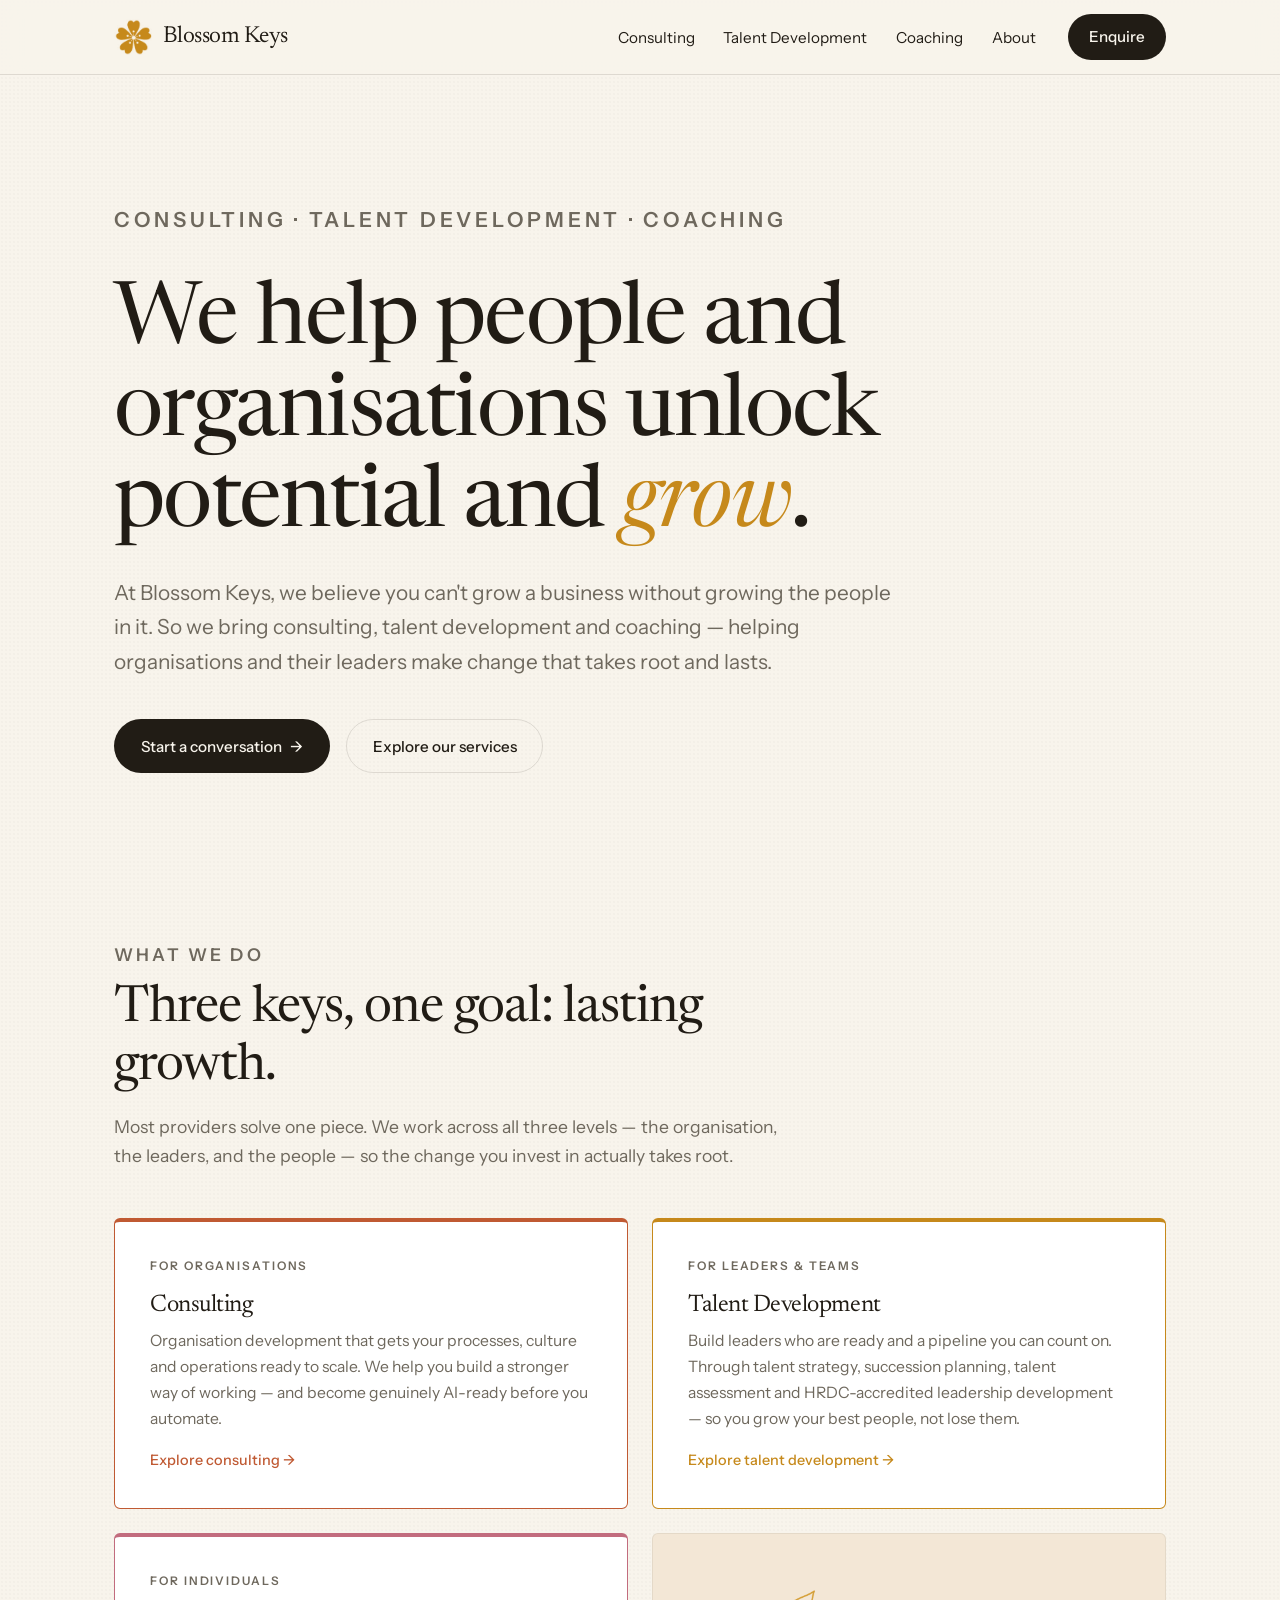
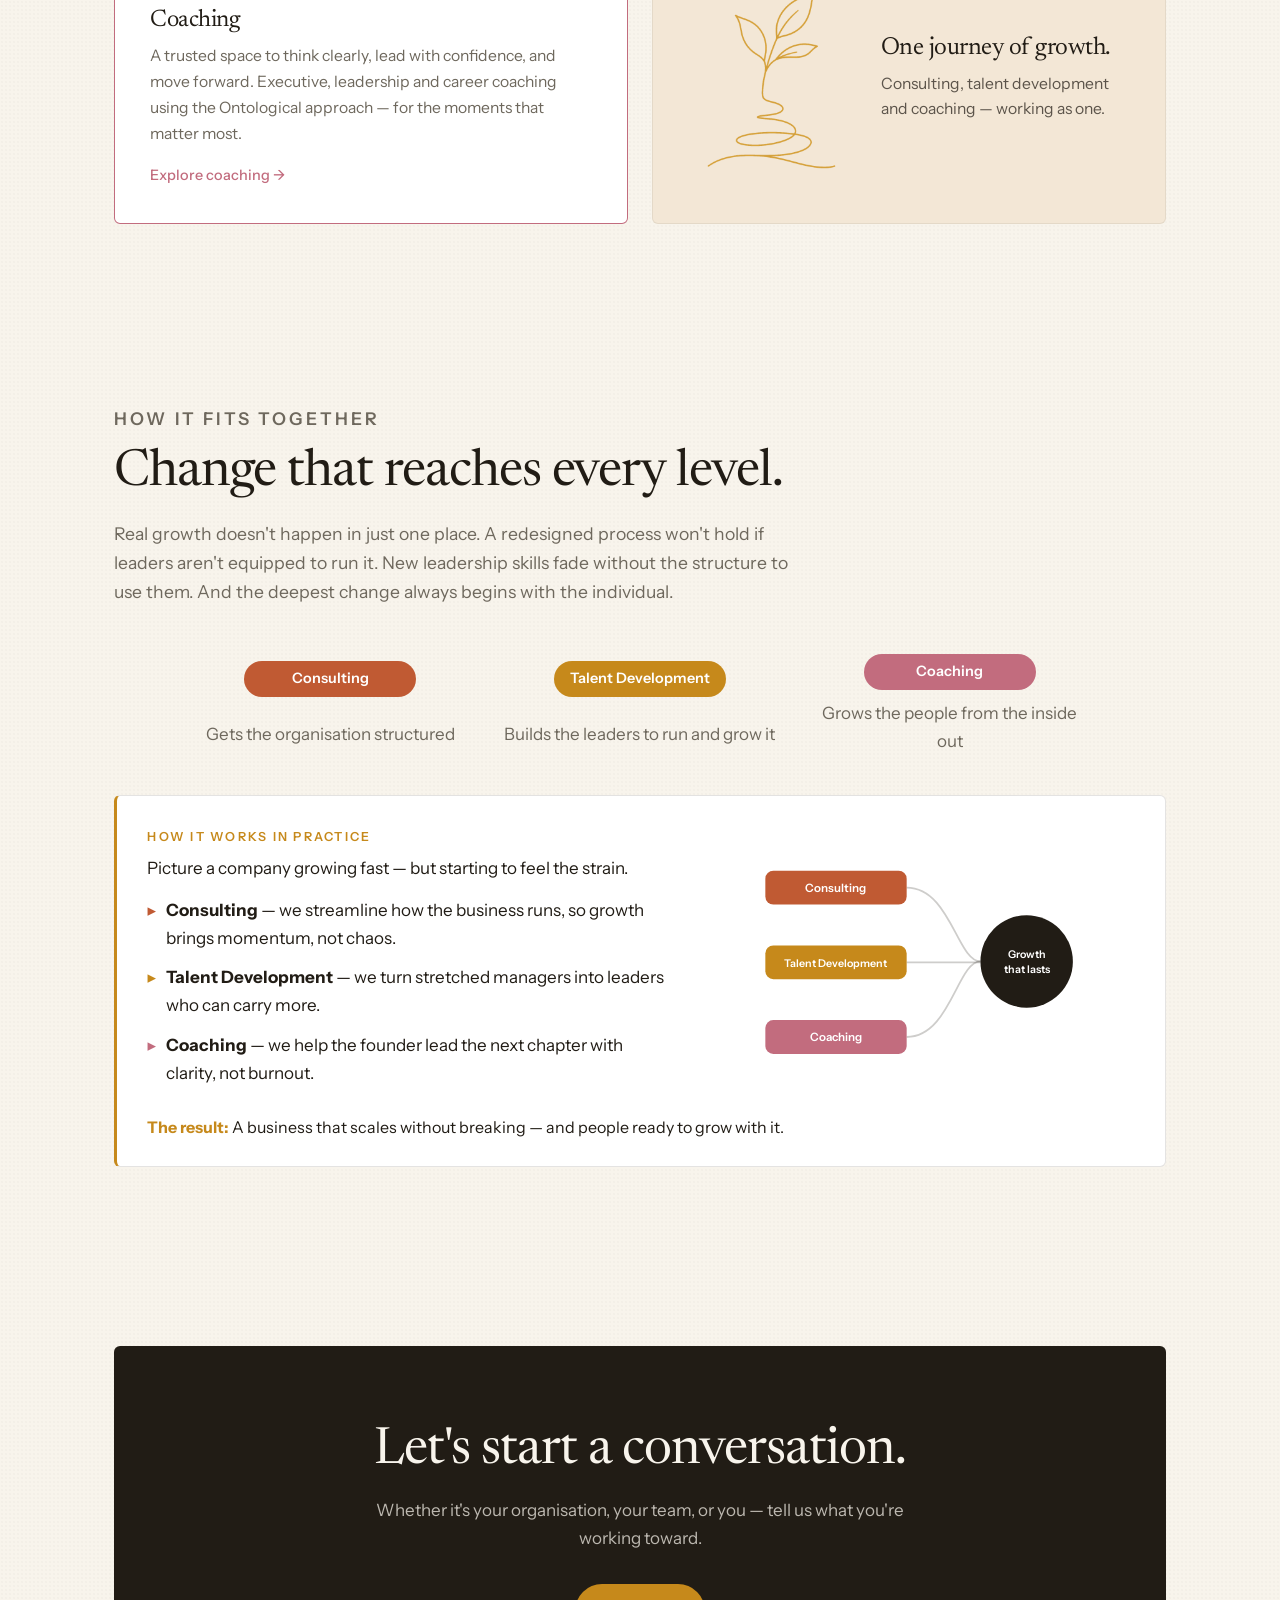
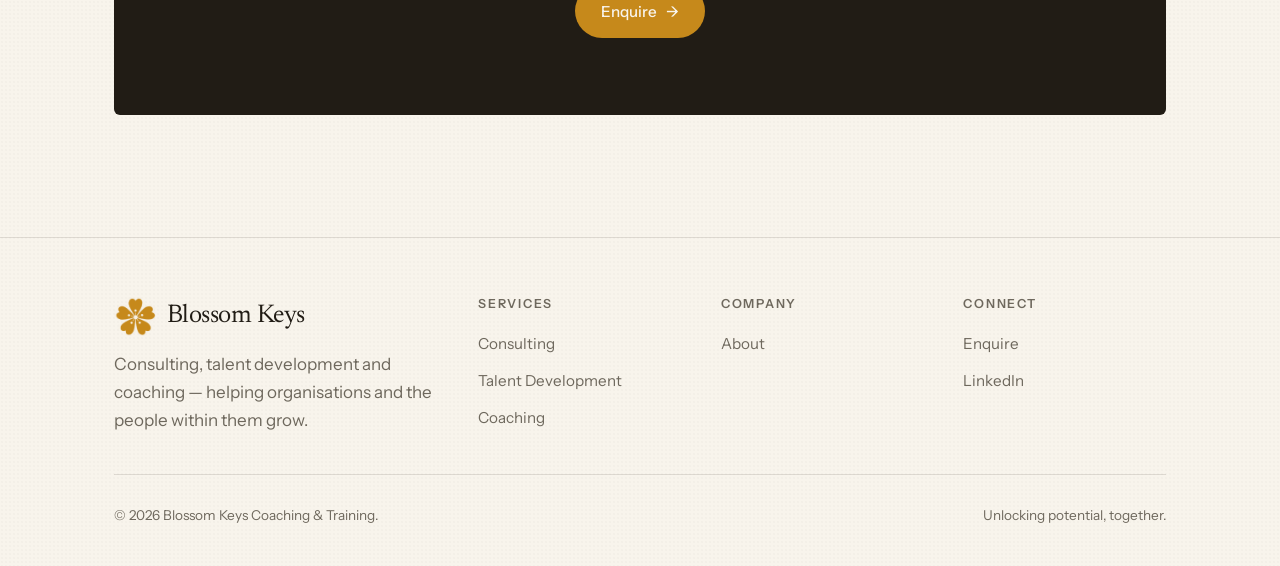
==== index.html @ 80c2a895 "Add files via upload" ====
<!DOCTYPE html>
<html lang="en"><head>
<meta charset="UTF-8" /><meta name="viewport" content="width=device-width, initial-scale=1.0" />
<title>Blossom Keys | Consulting, Talent Development and Coaching</title><meta name="description" content="Blossom Keys helps organisations and the people within them grow &mdash; through consulting, talent development and coaching that work together." />
<meta property="og:title" content="Blossom Keys | Consulting, Talent Development and Coaching"><meta property="og:description" content="Blossom Keys helps organisations and the people within them grow &mdash; through consulting, talent development and coaching that work together."><meta property="og:type" content="website"><meta property="og:url" content="https://www.blossomkeys.com/"><meta property="og:site_name" content="Blossom Keys Coaching &amp; Training"><meta name="twitter:card" content="summary_large_image"><link rel="canonical" href="https://www.blossomkeys.com/">
<link rel="preconnect" href="https://fonts.googleapis.com"><link rel="preconnect" href="https://fonts.gstatic.com" crossorigin><link href="https://fonts.googleapis.com/css2?family=Instrument+Sans:wght@400;500;600&family=Newsreader:ital,opsz,wght@0,6..72,400;0,6..72,500;1,6..72,400&display=swap" rel="stylesheet">
<link rel="stylesheet" href="css/styles.css" />
<script type="application/ld+json">{"@context": "https://schema.org", "@type": "ProfessionalService", "name": "Blossom Keys Coaching & Training", "description": "Consulting, talent development and coaching for organisations and the people within them.", "url": "https://www.blossomkeys.com", "email": "puicheng.wong@blossomkeys.com", "areaServed": ["Malaysia", "Southeast Asia"], "founder": {"@type": "Person", "name": "Wong Pui Cheng", "alternateName": "Shereen Wong", "jobTitle": "Director"}, "knowsAbout": ["Organisation Development", "Talent Development", "Talent Strategy", "Succession Planning", "Talent Assessment", "Leadership Development", "Executive Coaching", "Ontological Coaching", "Change Management", "AI Readiness"], "sameAs": ["https://my.linkedin.com/in/pui-cheng-shereen-wong"]}</script>
</head><body>
<header class="site-header"><div class="container nav">
      <a href="index.html" class="brand"><img src="images/logo-gold.png" class="brand-mark" alt="Blossom Keys logo">Blossom Keys</a>
      <button class="nav-toggle" aria-label="Menu"><span></span><span></span><span></span></button>
      <div class="nav-right"><ul class="nav-links"><li><a href="consulting.html">Consulting</a></li><li><a href="talent-development.html">Talent Development</a></li><li><a href="coaching.html">Coaching</a></li><li><a href="about.html">About</a></li></ul>
      <a href="about.html#contact" class="btn btn-primary">Enquire</a></div>
    </div></header>
<main>
<section class="hero">
  <div class="container">
      <p class="eyebrow reveal">Consulting &middot; Talent Development &middot; Coaching</p>
      <h1 class="reveal">We help people and organisations unlock potential and <em>grow</em>.</h1>
      <p class="reveal">At Blossom Keys, we believe you can&#39;t grow a business without growing the people in it. So we bring consulting, talent development and coaching &mdash; helping organisations and their leaders make change that takes root and lasts.</p>
      <div class="hero-actions reveal">
        <a href="about.html#contact" class="btn btn-primary">Start a conversation <span class="arrow">&rarr;</span></a>
        <a href="#keys" class="btn btn-ghost">Explore our services</a>
      </div>
  </div>
</section>

<section id="keys">
  <div class="container">
    <div class="section-head reveal">
      <p class="eyebrow">What we do</p>
      <h2>Three keys, one goal: lasting growth.</h2>
      <p>Most providers solve one piece. We work across all three levels &mdash; the organisation, the leaders, and the people &mdash; so the change you invest in actually takes root.</p>
    </div>
    <div class="grid grid-2">
      <div class="card pillar consult reveal">
        <p class="level">For organisations</p><h3>Consulting</h3>
        <p>Organisation development that gets your processes, culture and operations ready to scale. We help you build a stronger way of working &mdash; and become genuinely AI-ready before you automate.</p>
        <a href="consulting.html" class="more">Explore consulting &rarr;</a>
      </div>
      <div class="card pillar train reveal">
        <p class="level">For leaders &amp; teams</p><h3>Talent Development</h3>
        <p>Build leaders who are ready and a pipeline you can count on. Through talent strategy, succession planning, talent assessment and HRDC-accredited leadership development &mdash; so you grow your best people, not lose them.</p>
        <a href="talent-development.html" class="more">Explore talent development &rarr;</a>
      </div>
      <div class="card pillar coach reveal">
        <p class="level">For individuals</p><h3>Coaching</h3>
        <p>A trusted space to think clearly, lead with confidence, and move forward. Executive, leadership and career coaching using the Ontological approach &mdash; for the moments that matter most.</p>
        <a href="coaching.html" class="more">Explore coaching &rarr;</a>
      </div>
      <div class="tile-visual reveal">
        <img class="tile-img" src="images/one-journey.png" alt="A single-line illustration of a young plant growing">
        <div class="tile-text">
          <h3>One journey of growth.</h3>
          <p>Consulting, talent development and coaching &mdash; working as one.</p>
        </div>
      </div>
    </div>
  </div>
</section>

<section>
  <div class="container">
    <div class="section-head reveal">
      <p class="eyebrow">How it fits together</p>
      <h2>Change that reaches every level.</h2>
      <p>Real growth doesn&#39;t happen in just one place. A redesigned process won&#39;t hold if leaders aren&#39;t equipped to run it. New leadership skills fade without the structure to use them. And the deepest change always begins with the individual.</p>
    </div>
    <ul class="fit-list fit-row reveal">
      <li><span class="pill pill-consult">Consulting</span><span class="desc">Gets the organisation structured</span></li>
      <li><span class="pill pill-train">Talent Development</span><span class="desc">Builds the leaders to run and grow it</span></li>
      <li><span class="pill pill-coach">Coaching</span><span class="desc">Grows the people from the inside out</span></li>
    </ul>
    <div class="example reveal" style="margin-top:2.5rem;">
      <div class="ex-grid">
        <div>
          <p class="eyebrow">How it works in practice</p>
          <p style="margin-top:0.4rem;">Picture a company growing fast &mdash; but starting to feel the strain.</p>
          <ul class="ex-list">
            <li><span class="tick" style="color:var(--c-consult);">&#9656;</span> <span><strong>Consulting</strong> &mdash; we streamline how the business runs, so growth brings momentum, not chaos.</span></li>
            <li><span class="tick" style="color:var(--c-train);">&#9656;</span> <span><strong>Talent Development</strong> &mdash; we turn stretched managers into leaders who can carry more.</span></li>
            <li><span class="tick" style="color:var(--c-coach);">&#9656;</span> <span><strong>Coaching</strong> &mdash; we help the founder lead the next chapter with clarity, not burnout.</span></li>
          </ul>
        </div>
        <div><svg class="conv-svg" viewBox="0 0 360 280" xmlns="http://www.w3.org/2000/svg" aria-hidden="true">
<g stroke="rgba(33,28,21,0.22)" stroke-width="2" fill="none">
<path d="M165 57 C214 57 222 140 248 140"/><path d="M165 141 H248"/><path d="M165 225 C214 225 222 140 248 140"/></g>
<g font-family="Instrument Sans, sans-serif" font-weight="600">
<rect x="6" y="38" width="159" height="38" rx="9" fill="#C05A33"/><text x="85" y="62" text-anchor="middle" fill="#fff" font-size="13">Consulting</text>
<rect x="6" y="122" width="159" height="38" rx="9" fill="#C6891B"/><text x="85" y="146" text-anchor="middle" fill="#fff" font-size="12">Talent Development</text>
<rect x="6" y="206" width="159" height="38" rx="9" fill="#C26C7E"/><text x="85" y="230" text-anchor="middle" fill="#fff" font-size="13">Coaching</text>
<circle cx="300" cy="140" r="52" fill="#211C15"/>
<text text-anchor="middle" fill="#fff" font-size="12" font-weight="600"><tspan x="300" y="136">Growth</tspan><tspan x="300" y="153">that lasts</tspan></text></g></svg></div>
      </div>
      <div class="ex-result"><strong>The result:</strong> A business that scales without breaking &mdash; and people ready to grow with it.</div>
    </div>
  </div>
</section>

<section><div class="container"><div class="cta reveal">
<h2>Let&#39;s start a conversation.</h2>
<p>Whether it&#39;s your organisation, your team, or you &mdash; tell us what you&#39;re working toward.</p>
<a href="about.html#contact" class="btn btn-primary">Enquire <span class="arrow">&rarr;</span></a>
</div></div></section>
</main>
<footer class="site-footer"><div class="container">
      <div class="footer-top">
        <div class="footer-brand"><a href="index.html" class="brand"><img src="images/logo-gold.png" class="brand-mark" alt="Blossom Keys logo">Blossom Keys</a>
          <p class="muted" style="max-width:42ch;margin-top:0.7rem;">Consulting, talent development and coaching &mdash; helping organisations and the people within them grow.</p></div>
        <div class="footer-col"><h4>Services</h4><ul>
          <li><a href="consulting.html">Consulting</a></li>
          <li><a href="talent-development.html">Talent Development</a></li>
          <li><a href="coaching.html">Coaching</a></li></ul></div>
        <div class="footer-col"><h4>Company</h4><ul>
          <li><a href="about.html">About</a></li></ul></div>
        <div class="footer-col"><h4>Connect</h4><ul>
          <li><a href="about.html#contact">Enquire</a></li>
          <li><a href="https://my.linkedin.com/in/pui-cheng-shereen-wong" target="_blank" rel="noopener">LinkedIn</a></li></ul></div>
      </div>
      <div class="footer-bottom"><span>&copy; 2026 Blossom Keys Coaching &amp; Training.</span><span>Unlocking potential, together.</span></div>
    </div></footer>
<script src="js/main.js"></script>
</body></html>
---- css/styles.css ----
/* ===========================================================
   Blossom Keys — Coaching, Training & Consulting
   Warm, editorial, minimal. Edit colors/fonts below to retune.
   =========================================================== */

:root {
  /* Palette */
  --bg:        #F8F4EC;   /* warm cream */
  --surface:   #FFFFFF;
  --ink:       #211C15;   /* warm charcoal */
  --muted:     #6E685D;
  --line:      rgba(33, 28, 21, 0.12);

  --accent:    #C6891B;   /* Blossom Keys gold */
  --accent-dk: #9A6912;

  /* Pillar accents (warm family) */
  --c-consult: #C05A33;   /* terracotta */
  --c-train:   #C6891B;   /* gold */
  --c-coach:   #C26C7E;   /* dusty blossom rose */

  /* Type */
  --display: "Newsreader", Georgia, serif;
  --body:    "Instrument Sans", system-ui, sans-serif;

  /* Rhythm */
  --maxw: 1180px;
  --pad: clamp(1.25rem, 5vw, 4rem);
  --radius: 6px;
}

* { box-sizing: border-box; margin: 0; padding: 0; }
html { scroll-behavior: smooth; }

body {
  background: var(--bg);
  color: var(--ink);
  font-family: var(--body);
  font-size: 17px;
  line-height: 1.65;
  -webkit-font-smoothing: antialiased;
  background-image: radial-gradient(rgba(33,28,21,0.018) 1px, transparent 1px);
  background-size: 4px 4px;
}

img { max-width: 100%; display: block; }
a { color: inherit; text-decoration: none; }

h1, h2, h3 {
  font-family: var(--display);
  font-weight: 400;
  line-height: 1.06;
  letter-spacing: -0.02em;
  font-feature-settings: "liga" 0, "calt" 0, "dlig" 0;
}

.container { width: 100%; max-width: var(--maxw); margin-inline: auto; padding-inline: var(--pad); }
.narrow { max-width: 760px; }

.eyebrow {
  font-size: 0.78rem; letter-spacing: 0.18em; text-transform: uppercase;
  color: var(--accent); font-weight: 600;
}
.muted { color: var(--muted); }

/* ---------- Logo mark ---------- */
.logo-mark { width: 1.5em; height: 1.5em; color: var(--accent); flex: none; }
.brand-mark { width: 1.75em; height: 1.75em; object-fit: contain; flex: none; }

/* ---------- Buttons ---------- */
.btn {
  display: inline-flex; align-items: center; gap: 0.55rem;
  padding: 0.85rem 1.6rem; border-radius: 999px;
  font-size: 0.95rem; font-weight: 500; border: 1px solid transparent;
  transition: transform .25s ease, background .25s ease, color .25s ease, border-color .25s ease;
  cursor: pointer; font-family: var(--body);
}
.btn-primary { background: var(--ink); color: var(--bg); }
.btn-primary:hover { background: var(--accent); transform: translateY(-2px); }
.btn-ghost { border-color: var(--line); color: var(--ink); }
.btn-ghost:hover { border-color: var(--ink); transform: translateY(-2px); }
.btn .arrow { transition: transform .25s ease; }
.btn:hover .arrow { transform: translateX(4px); }

/* ---------- Header ---------- */
.site-header {
  position: sticky; top: 0; z-index: 50;
  backdrop-filter: blur(10px);
  background: rgba(248, 244, 236, 0.8);
  border-bottom: 1px solid var(--line);
}
.nav { display: flex; align-items: center; justify-content: space-between; height: 74px; }
.brand { font-family: var(--display); font-size: 1.45rem; letter-spacing: -0.02em; display: flex; align-items: center; gap: 0.5rem; }
.nav-right { display: flex; align-items: center; gap: 2rem; }
.nav-links { display: flex; gap: 1.8rem; align-items: center; list-style: none; }
.nav-links a { font-size: 0.95rem; position: relative; padding-bottom: 2px; }
.nav-links a::after { content: ""; position: absolute; left: 0; bottom: -2px; width: 0; height: 1.5px; background: var(--accent); transition: width .3s ease; }
.nav-links a:hover::after, .nav-links a.active::after { width: 100%; }
.nav-links a.active { color: var(--accent); }
.nav .btn { padding: 0.6rem 1.25rem; }

.nav-toggle { display: none; background: none; border: 0; cursor: pointer; width: 28px; height: 22px; position: relative; }
.nav-toggle span { position: absolute; left: 0; width: 100%; height: 2px; background: var(--ink); transition: .3s ease; }
.nav-toggle span:nth-child(1) { top: 0; }
.nav-toggle span:nth-child(2) { top: 10px; }
.nav-toggle span:nth-child(3) { top: 20px; }
.nav-toggle.open span:nth-child(1) { top: 10px; transform: rotate(45deg); }
.nav-toggle.open span:nth-child(2) { opacity: 0; }
.nav-toggle.open span:nth-child(3) { top: 10px; transform: rotate(-45deg); }

/* ---------- Hero ---------- */
.hero { padding: clamp(3.5rem, 10vw, 8rem) 0 clamp(2.5rem, 6vw, 5rem); }
.hero h1 { font-size: clamp(2.6rem, 7vw, 5.4rem); max-width: 16ch; margin-bottom: 1.5rem; }
.hero h1 em { font-style: italic; color: var(--accent); }
.hero p { font-size: clamp(1.05rem, 2vw, 1.3rem); color: var(--muted); max-width: 56ch; margin-bottom: 2.5rem; }
.hero-actions { display: flex; gap: 1rem; flex-wrap: wrap; }
.page-hero { padding: clamp(3rem, 8vw, 6rem) 0 2rem; }
.page-hero h1 { font-size: clamp(2.4rem, 6vw, 4.4rem); max-width: 18ch; }
.page-hero h1 em { font-style: italic; color: var(--accent); }
.page-hero p { font-size: clamp(1.05rem, 2vw, 1.25rem); color: var(--muted); max-width: 60ch; margin-top: 1.2rem; }

/* ---------- Sections ---------- */
section { padding: clamp(3rem, 7vw, 6rem) 0; }
.section-head { max-width: 62ch; margin-bottom: 3rem; }
.section-head h2 { font-size: clamp(2rem, 5vw, 3.2rem); margin: 0.8rem 0 1rem; }
.section-head p { color: var(--muted); font-size: 1.1rem; }

/* ---------- Three keys / pillars ---------- */
.grid { display: grid; grid-template-columns: repeat(auto-fit, minmax(280px, 1fr)); gap: 1.5rem; }
.card {
  background: var(--surface); border: 1px solid var(--line);
  border-radius: var(--radius); padding: 2.2rem;
  transition: transform .3s ease, box-shadow .3s ease;
}
.card:hover { transform: translateY(-4px); box-shadow: 0 18px 40px -24px rgba(33,28,21,0.35); }
.card .idx { font-family: var(--display); color: var(--accent); font-size: 1.1rem; }
.card h3 { font-size: 1.5rem; margin: 1rem 0 0.6rem; }
.card p { color: var(--muted); font-size: 0.98rem; }
.card .more { display: inline-block; margin-top: 1.1rem; font-size: 0.9rem; font-weight: 500; color: var(--accent); }

.pillar { border-top: 4px solid var(--accent); }
.pillar.consult { border-color: var(--c-consult); }
.pillar.train   { border-color: var(--c-train); }
.pillar.coach   { border-color: var(--c-coach); }
.pillar .level { font-size: 0.74rem; letter-spacing: 0.16em; text-transform: uppercase; color: var(--muted); font-weight: 600; }
.pillar.consult .more { color: var(--c-consult); }
.pillar.coach .more   { color: var(--c-coach); }

/* ---------- Split feature ---------- */
.split { display: grid; grid-template-columns: 1.1fr 0.9fr; gap: clamp(2rem, 6vw, 5rem); align-items: center; }
.split-media {
  aspect-ratio: 4 / 5; border-radius: var(--radius); position: relative; overflow: hidden;
  background: linear-gradient(140deg, var(--accent) 0%, var(--accent-dk) 100%);
}
.split-media.rose { background: linear-gradient(140deg, #D98AA0, #B05568); }
.split-media.clay { background: linear-gradient(140deg, #D27A52, #A2461F); }
.split-media::after { content: ""; position: absolute; inset: 0; background-image: radial-gradient(rgba(255,255,255,0.16) 1px, transparent 1px); background-size: 12px 12px; }
.split-media .mark { position: absolute; inset: 0; display: grid; place-items: center; color: rgba(255,255,255,0.55); width: 100%; }
.split-media .mark svg { width: 34%; height: auto; }
.split h2 { font-size: clamp(1.9rem, 4.5vw, 3rem); margin-bottom: 1.2rem; }
.split p { color: var(--muted); margin-bottom: 1.1rem; }
.tick-list { list-style: none; display: grid; gap: 0.8rem; margin-top: 1.4rem; }
.tick-list li { display: flex; gap: 0.7rem; align-items: flex-start; }
.tick-list .tick { color: var(--accent); font-weight: 700; }

/* ---------- CTA band ---------- */
.cta { background: var(--ink); color: var(--bg); border-radius: var(--radius); padding: clamp(2.5rem, 6vw, 5rem); text-align: center; }
.cta h2 { font-size: clamp(2rem, 5vw, 3.2rem); margin-bottom: 1rem; color: var(--bg); }
.cta p { color: rgba(248,244,236,0.72); max-width: 48ch; margin: 0 auto 2rem; }
.cta .btn-primary { background: var(--accent); }
.cta .btn-primary:hover { background: var(--bg); color: var(--ink); }

/* ---------- Numbered rows ---------- */
.row-list { border-top: 1px solid var(--line); }
.row-item { display: grid; grid-template-columns: 90px 1fr 2fr; gap: 2rem; padding: 2.1rem 0; border-bottom: 1px solid var(--line); align-items: start; }
.row-item .num { font-family: var(--display); color: var(--accent); font-size: 1.4rem; }
.row-item h3 { font-size: 1.45rem; }
.row-item .sub { color: var(--accent); font-size: 0.82rem; letter-spacing: 0.08em; text-transform: uppercase; font-weight: 600; margin-bottom: 0.4rem; }
.row-item p { color: var(--muted); }

/* ---------- Roadmap (4 phases) ---------- */
.phases { display: grid; grid-template-columns: repeat(auto-fit, minmax(210px, 1fr)); gap: 1.25rem; }
.phase { background: var(--surface); border: 1px solid var(--line); border-radius: var(--radius); padding: 1.8rem; position: relative; }
.phase .step { font-size: 0.74rem; letter-spacing: 0.14em; text-transform: uppercase; color: var(--muted); font-weight: 600; }
.phase h3 { font-size: 1.35rem; margin: 0.5rem 0 0.6rem; color: var(--accent-dk); }
.phase p { color: var(--muted); font-size: 0.95rem; }

/* ---------- Quotes / testimonials ---------- */
.quote { background: var(--surface); border: 1px solid var(--line); border-radius: var(--radius); padding: 2rem; }
.quote .mark { font-family: var(--display); font-size: 3rem; line-height: 0.5; color: var(--accent); display: block; height: 1.2rem; }
.quote p { font-style: italic; color: var(--ink); margin: 0.6rem 0 1rem; }
.quote cite { font-style: normal; color: var(--muted); font-size: 0.9rem; }

/* ---------- Pain points (coaching) ---------- */
.pains { display: grid; grid-template-columns: repeat(auto-fit, minmax(260px, 1fr)); gap: 1rem; }
.pain { background: var(--surface); border: 1px solid var(--line); border-left: 3px solid var(--c-coach); border-radius: var(--radius); padding: 1.3rem 1.5rem; font-style: italic; color: var(--ink); }

/* ---------- Packages ---------- */
.pkg { text-align: left; }
.pkg .tier { font-size: 0.78rem; letter-spacing: 0.14em; text-transform: uppercase; color: var(--c-coach); font-weight: 600; }
.pkg h3 { font-size: 1.6rem; margin: 0.3rem 0 0.6rem; }

/* ---------- Qualifications ---------- */
.quals { list-style: none; display: grid; gap: 0.9rem; }
.quals li { display: grid; grid-template-columns: auto 1fr; gap: 0.9rem; padding-bottom: 0.9rem; border-bottom: 1px solid var(--line); }
.quals .yr { font-family: var(--display); color: var(--accent); font-size: 0.95rem; min-width: 3.5ch; }
.quals .q strong { display: block; }
.quals .q span { color: var(--muted); font-size: 0.92rem; }

/* ---------- Tags ---------- */
.tags { display: flex; flex-wrap: wrap; gap: 0.6rem; margin-top: 1.4rem; }
.tag { font-size: 0.85rem; padding: 0.4rem 0.9rem; border: 1px solid var(--line); border-radius: 999px; color: var(--muted); background: var(--surface); }

/* ---------- Contact ---------- */
.contact-grid { display: grid; grid-template-columns: 1.1fr 0.9fr; gap: clamp(2rem,6vw,4rem); }
.field { margin-bottom: 1.2rem; }
.field label { display: block; font-size: 0.85rem; margin-bottom: 0.45rem; font-weight: 500; }
.field input, .field textarea, .field select {
  width: 100%; padding: 0.9rem 1rem; font-family: var(--body); font-size: 1rem; color: var(--ink);
  background: var(--surface); border: 1px solid var(--line); border-radius: var(--radius); transition: border-color .2s ease;
}
.field input:focus, .field textarea:focus, .field select:focus { outline: none; border-color: var(--accent); }
.field textarea { resize: vertical; min-height: 130px; }
.contact-info { display: grid; gap: 1.6rem; align-content: start; }
.contact-info .label { font-size: 0.76rem; letter-spacing: 0.14em; text-transform: uppercase; color: var(--muted); margin-bottom: 0.2rem; }
.contact-info a, .contact-info p { font-size: 1.1rem; }
.form-note { font-size: 0.85rem; color: var(--muted); margin-top: 0.8rem; }

/* ---------- Footer ---------- */
.site-footer { border-top: 1px solid var(--line); padding: 3.5rem 0 2.5rem; margin-top: 2rem; }
.footer-top { display: grid; grid-template-columns: 1.6fr 1fr 1fr 1fr; gap: 2.5rem; margin-bottom: 2.5rem; }
.footer-top .brand { font-size: 1.6rem; }
.footer-col h4 { font-size: 0.78rem; letter-spacing: 0.14em; text-transform: uppercase; color: var(--muted); margin-bottom: 0.9rem; font-weight: 600; }
.footer-col ul { list-style: none; display: grid; gap: 0.55rem; }
.footer-col a { font-size: 0.95rem; color: var(--muted); }
.footer-col a:hover { color: var(--accent); }
@media (max-width: 760px) { .footer-top { grid-template-columns: 1fr 1fr; } .footer-brand { grid-column: 1 / -1; } }
.footer-bottom { display: flex; justify-content: space-between; flex-wrap: wrap; gap: 1rem; padding-top: 1.8rem; border-top: 1px solid var(--line); font-size: 0.85rem; color: var(--muted); }

/* ---------- Reveal ---------- */
.reveal { opacity: 0; transform: translateY(22px); transition: opacity .7s ease, transform .7s ease; }
.reveal.in { opacity: 1; transform: none; }

/* ---------- Responsive ---------- */
@media (max-width: 920px) {
  .split { grid-template-columns: 1fr; }
  .split-media { order: -1; aspect-ratio: 16/10; }
  .contact-grid { grid-template-columns: 1fr; }
  .row-item { grid-template-columns: 60px 1fr; }
  .row-item .body { grid-column: 1 / -1; }
}
@media (max-width: 760px) {
  .nav-toggle { display: block; }
  .nav-right { gap: 1rem; }
  .nav-links {
    position: absolute; top: 74px; left: 0; right: 0; flex-direction: column; gap: 0;
    background: var(--bg); border-bottom: 1px solid var(--line); max-height: 0; overflow: hidden; transition: max-height .35s ease;
  }
  .nav-links.open { max-height: 420px; }
  .nav-links li { width: 100%; border-top: 1px solid var(--line); }
  .nav-links a { display: block; padding: 1rem var(--pad); }
}
@media (prefers-reduced-motion: reduce) { * { animation: none !important; transition: none !important; } .reveal { opacity: 1; transform: none; } }

/* ---------- Added: 2x2 grid, visual tile, levels diagram ---------- */
.grid-2 { display: grid; grid-template-columns: repeat(2, 1fr); gap: 1.5rem; }
.tile-visual {
  border-radius: var(--radius); padding: 1.9rem 2.1rem; position: relative; overflow: hidden;
  min-height: 240px; display: flex; align-items: center; gap: 1.5rem;
  background: #F3E7D6; border: 1px solid rgba(33,28,21,0.07);
}
.tile-img { width: 40%; max-width: 170px; height: 200px; object-fit: contain; flex-shrink: 0; }
.tile-text { flex: 1; }
.tile-visual h3 { color: var(--ink); font-size: 1.55rem; }
.tile-visual p { color: rgba(33,28,21,0.72); margin-top: 0.55rem; font-size: 0.98rem; line-height: 1.6; }
@media (max-width: 600px) {
  .tile-visual { flex-direction: column; text-align: center; padding: 2rem; }
  .tile-img { width: 58%; max-width: 190px; height: 175px; }
}
.diagram-wrap { display: flex; justify-content: center; align-items: center; }
.diagram-wrap svg { width: 100%; max-width: 360px; height: auto; }
@media (max-width: 760px) { .grid-2 { grid-template-columns: 1fr; } }

/* ---------- Added: hero art, vector artwork panels, example callout ---------- */
.hero-split { display: grid; grid-template-columns: 1.05fr 0.95fr; gap: clamp(2rem, 6vw, 4.5rem); align-items: center; }
.hero-art { aspect-ratio: 4 / 5; border-radius: var(--radius); position: relative; overflow: hidden; }
.art-svg { position: absolute; inset: 0; width: 100%; height: 100%; display: block; }
.split-media.art { background: none; }
.split-media.art::after { display: none; }
.example { background: var(--surface); border: 1px solid var(--line); border-left: 3px solid var(--accent); border-radius: var(--radius); padding: 1.6rem 1.9rem; }
.example p { margin-top: 0.3rem; }
.credstrip { text-align: center; }
.credstrip .lead { font-size: 0.82rem; letter-spacing: 0.1em; text-transform: uppercase; color: var(--muted); margin-bottom: 1rem; }
.credstrip .tags { justify-content: center; }
@media (max-width: 920px) { .hero-split { grid-template-columns: 1fr; } .hero-art { aspect-ratio: 16 / 10; } }

/* ---------- Added: in-practice example two-column ---------- */
.ex-grid { display: grid; grid-template-columns: 1.1fr 0.9fr; gap: 2.2rem; align-items: center; }
.ex-list { list-style: none; display: grid; gap: 0.7rem; margin: 0.9rem 0 0.9rem; }
.ex-list li { display: flex; gap: 0.6rem; align-items: baseline; }
.ex-list strong { color: var(--ink); }
.ex-note { font-size: 0.8rem; font-style: italic; color: var(--muted); }
.conv-svg { width: 100%; height: auto; max-width: 320px; display: block; margin-inline: auto; }
@media (max-width: 760px) { .ex-grid { grid-template-columns: 1fr; } }

/* ---------- Added: pill 'fit' list + full-width result strip ---------- */
.fit-list { list-style: none; display: grid; gap: 0.9rem; margin-top: 1.5rem; }
.fit-list li { display: grid; grid-template-columns: 172px 1fr; gap: 0.9rem; align-items: center; }
.pill { display: inline-block; justify-self: start; width: 172px; text-align: center; padding: 0.4rem 0.7rem; border-radius: 999px; color: #fff; font-size: 0.9rem; font-weight: 600; white-space: nowrap; }
.pill-consult { background: var(--c-consult); }
.pill-train { background: var(--c-train); }
.pill-coach { background: var(--c-coach); }
.fit-list .desc { color: var(--ink); }
.ex-result { margin-top: 0.8rem; font-size: 1rem; }
.ex-result strong { color: var(--accent); }
@media (max-width: 560px) { .fit-list li { grid-template-columns: 1fr; gap: 0.3rem; } }

/* ---------- Added: Coaching page layouts ---------- */
.familiar { display: grid; grid-template-columns: 1.05fr 0.95fr; gap: clamp(2rem, 5vw, 3.5rem); align-items: center; }
.familiar-text h2 { font-size: clamp(2rem, 5vw, 3.2rem); margin-bottom: 1.6rem; }
.quote-lines { list-style: none; display: grid; gap: 1rem; }
.quote-lines li { font-style: italic; font-size: 1.1rem; color: var(--ink); border-left: 3px solid var(--c-coach); padding-left: 1rem; line-height: 1.5; }
.familiar-photo { border-radius: var(--radius); overflow: hidden; aspect-ratio: 4 / 5; }
.familiar-photo img { width: 100%; height: 100%; object-fit: cover; object-position: 62% 50%; display: block; }
.why-grid { display: grid; grid-template-columns: 0.9fr 1.1fr; gap: clamp(2rem, 5vw, 4rem); align-items: start; }
.panel-soft { background: linear-gradient(135deg, #F6E9EC, #F3EFE6); border: 1px solid var(--line); border-radius: var(--radius); padding: clamp(2rem, 5vw, 3.5rem); }
.grid-3 { grid-template-columns: repeat(3, 1fr); }
@media (max-width: 860px) {
  .familiar { grid-template-columns: 1fr; }
  .familiar-photo { order: -1; aspect-ratio: 16 / 10; }
  .why-grid { grid-template-columns: 1fr; gap: 1.5rem; }
  .grid-3 { grid-template-columns: 1fr; }
}

/* ---------- Added: Coaching Option B + photo layouts ---------- */
.why-center { text-align: center; }
.pull { font-family: var(--display); font-size: clamp(1.7rem, 4vw, 2.9rem); line-height: 1.22; letter-spacing: -0.02em; max-width: 22ch; margin: 0.7rem auto 0; font-feature-settings: "liga" 0, "calt" 0, "dlig" 0; }
.support-row { display: grid; grid-template-columns: repeat(3, 1fr); gap: 2.4rem; margin-top: 3rem; }
.support-item .ic { display: block; width: 34px; height: 34px; margin: 0 auto 0.8rem; color: var(--c-coach); }
.support-item p { color: var(--muted); }
.why-close { margin-top: 2.5rem; font-style: italic; max-width: none; margin-inline: auto; color: var(--c-coach); }
.num-list { list-style: none; display: grid; gap: 1.1rem; margin-top: 1.4rem; }
.num-list li { display: grid; grid-template-columns: auto 1fr; gap: 1rem; align-items: baseline; }
.num-list .n { font-family: var(--display); color: var(--c-coach); font-size: 1.5rem; min-width: 2ch; }
.who-intro { display: grid; grid-template-columns: 0.78fr 1.22fr; gap: clamp(2rem, 5vw, 3.5rem); align-items: center; margin-bottom: 2.5rem; }
.who-intro p:not(.eyebrow) { font-size: 1.14rem; line-height: 1.72; margin-top: 0.6rem; }
.who-photo { border-radius: var(--radius); overflow: hidden; aspect-ratio: 5 / 4; }
.who-photo img { width: 100%; height: 100%; object-fit: cover; display: block; }
.pkg-grid { display: grid; grid-template-columns: 0.62fr 1.38fr; gap: clamp(1.5rem, 4vw, 2.6rem); align-items: stretch; }
.pkg-photo { border-radius: var(--radius); overflow: hidden; position: relative; min-height: 300px; }
.pkg-photo img { position: absolute; inset: 0; width: 100%; height: 100%; object-fit: cover; display: block; }
.pkg-stack { display: grid; grid-template-columns: repeat(3, 1fr); gap: 0.9rem; margin-top: 1.4rem; }
.pkg-stack .card { padding: 1.2rem 1.3rem; }
@media (max-width: 860px) {
  .support-row { grid-template-columns: 1fr; gap: 1.6rem; }
  .who-intro { grid-template-columns: 1fr; }
  .pkg-grid { grid-template-columns: 1fr; }
  .pkg-photo { min-height: 0; aspect-ratio: 16 / 10; }
  .pkg-stack { grid-template-columns: 1fr; }
}

/* ---------- Added: card icons (Practical by design) ---------- */
.card .card-ic { display: block; width: 30px; height: 30px; color: var(--c-train); margin-bottom: 0.9rem; }

/* ---------- Added: social icon (LinkedIn) ---------- */
.social-ic { display: inline-flex; width: 30px; height: 30px; color: var(--ink); transition: color 0.2s ease; }
.social-ic:hover { color: var(--accent); }
.social-ic svg { width: 100%; height: 100%; }

/* ---------- Added: Consulting journey path ---------- */
.journey { display: grid; grid-template-columns: repeat(4, 1fr); margin-top: 2.5rem; }
.j-item { position: relative; text-align: center; padding: 0 0.8rem; }
.j-node { width: 52px; height: 52px; border-radius: 50%; background: var(--c-consult); color: #fff; display: flex; align-items: center; justify-content: center; font-family: var(--display); font-size: 1.05rem; margin: 0 auto 1.2rem; position: relative; z-index: 1; }
.j-item:not(:last-child)::before { content: ""; position: absolute; top: 26px; left: 50%; width: 100%; height: 2px; background: rgba(192,90,51,0.28); z-index: 0; }
.j-item h3 { font-size: 1.2rem; margin-bottom: 0.5rem; }
.j-item .desc { color: var(--muted); font-size: 0.95rem; line-height: 1.6; }
@media (max-width: 820px) {
  .journey { grid-template-columns: 1fr; gap: 1.8rem; max-width: 420px; margin-inline: auto; }
  .j-item:not(:last-child)::before { display: none; }
}

/* ---------- Added: horizontal 3-across fit summary (diagram removed) ---------- */
.fit-row { grid-template-columns: repeat(3, 1fr); gap: 1.8rem; max-width: 900px; margin: 2.2rem auto 0; }
.fit-row li { grid-template-columns: 1fr; justify-items: center; text-align: center; gap: 0.55rem; }
.fit-row .desc { color: var(--muted); }
@media (max-width: 760px) { .fit-row { grid-template-columns: 1fr; max-width: 340px; gap: 1.3rem; } }

/* ---------- Added: centre the pills above their descriptions ---------- */
.fit-row .pill { justify-self: center; }

/* ---------- Added: About 'who we are' background blocks ---------- */
.about-block { margin-top: 1.9rem; }
.about-block .eyebrow { margin-bottom: 0.45rem; }
.about-block p:not(.eyebrow) { color: var(--muted); }

/* ---------- Added: About 'who we are' with photo ---------- */
.about-who { display: grid; grid-template-columns: 1.1fr 0.9fr; gap: 3rem; align-items: stretch; }
.about-media { height: 100%; }
.about-media img { width: 100%; height: 100%; object-fit: cover; object-position: center; border-radius: var(--radius); display: block; min-height: 340px; }
@media (max-width: 820px) { .about-who { grid-template-columns: 1fr; gap: 2rem; } .about-media img { min-height: 260px; max-height: 380px; } }

/* ---------- Added: consistent section-heading size (fixes small Coaching headings) ---------- */
h2 { font-size: clamp(2rem, 5vw, 3.2rem); line-height: 1.12; }

/* ---------- Added: lighter 'trait' layout for Talent 'Practical by design' ---------- */
.trait-grid { display: grid; grid-template-columns: repeat(2, 1fr); gap: 1.8rem 2.6rem; margin-top: 2rem; }
.trait { display: flex; gap: 0.9rem; align-items: flex-start; }
.trait .card-ic { width: 1.7rem; height: 1.7rem; color: var(--c-train); flex: none; margin-top: 0.15rem; }
.trait h4 { font-size: 1.08rem; margin-bottom: 0.35rem; }
.trait p { color: var(--muted); font-size: 0.97rem; line-height: 1.6; }
@media (max-width: 680px) { .trait-grid { grid-template-columns: 1fr; gap: 1.5rem; } }

/* ---------- Added: About lead line ---------- */
.about-lead { color: var(--muted); max-width: 48ch; font-size: 1.05rem; margin-bottom: 0.2rem; }
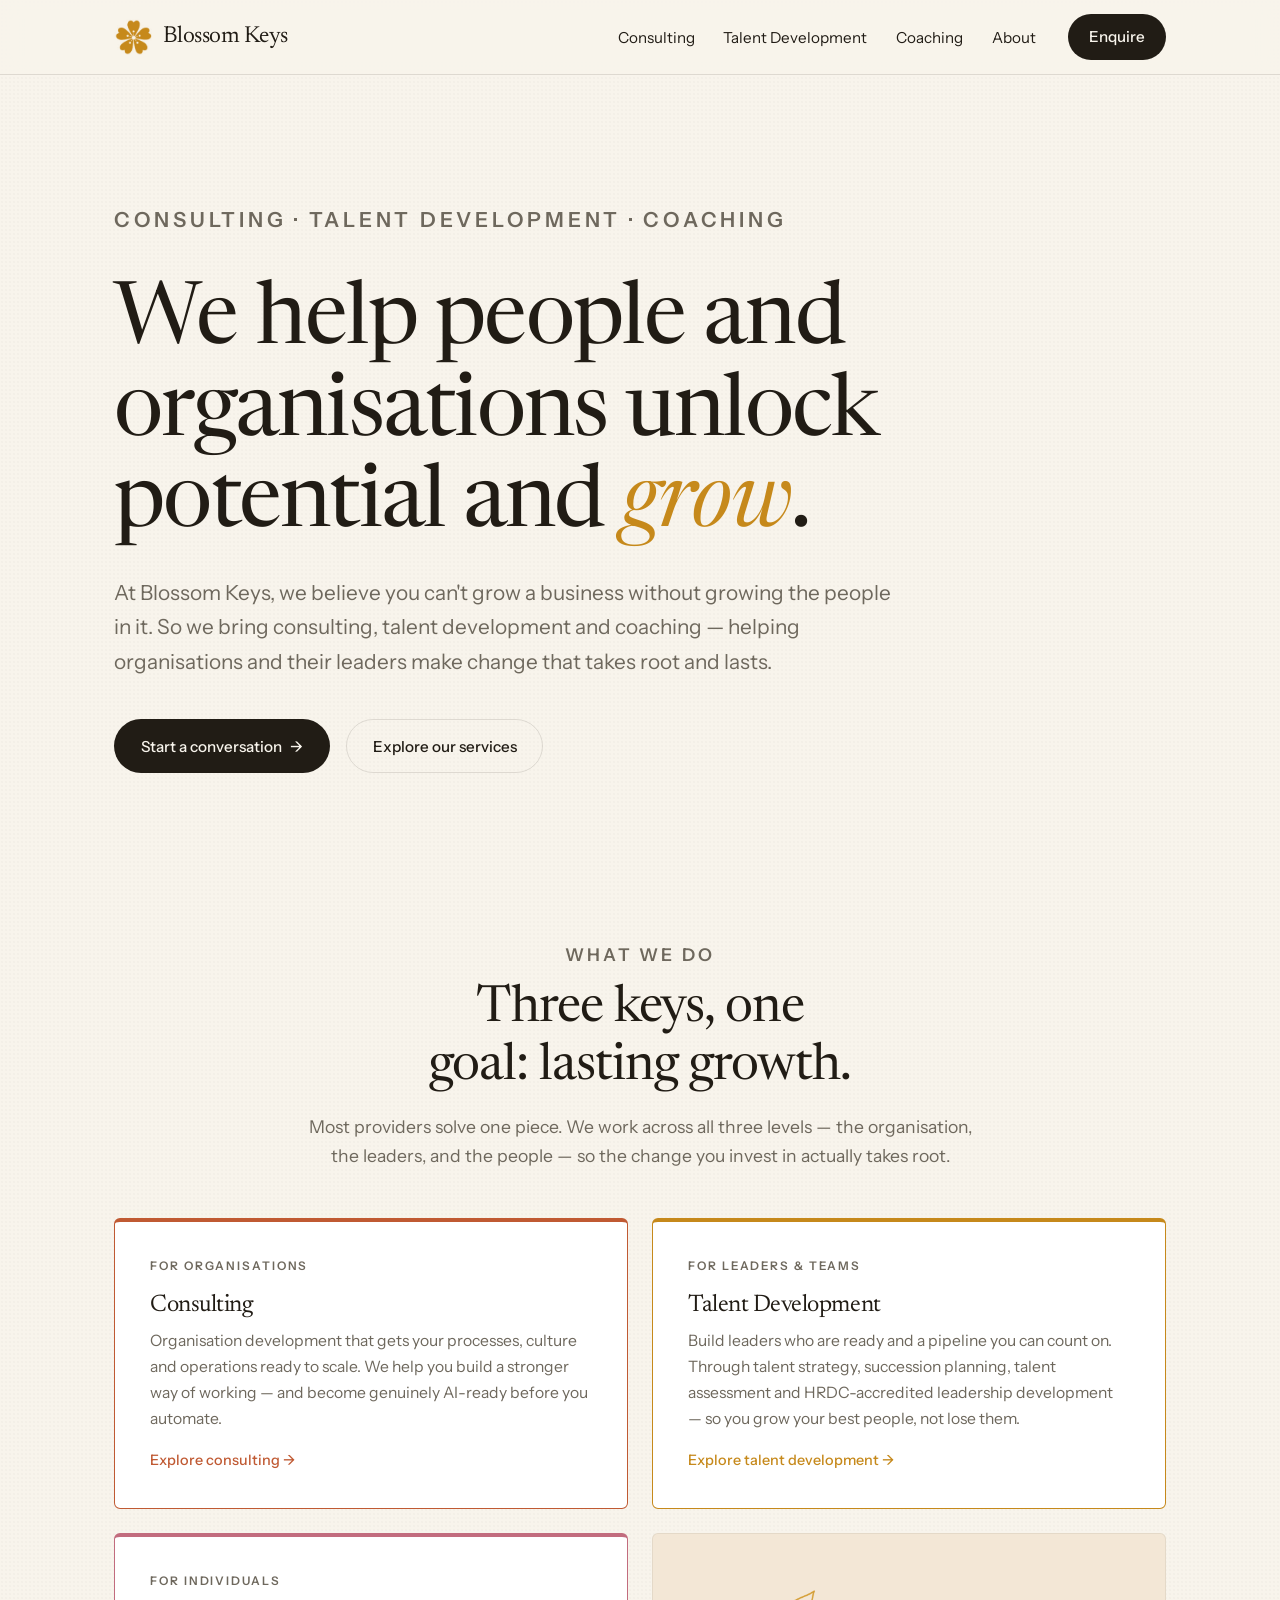
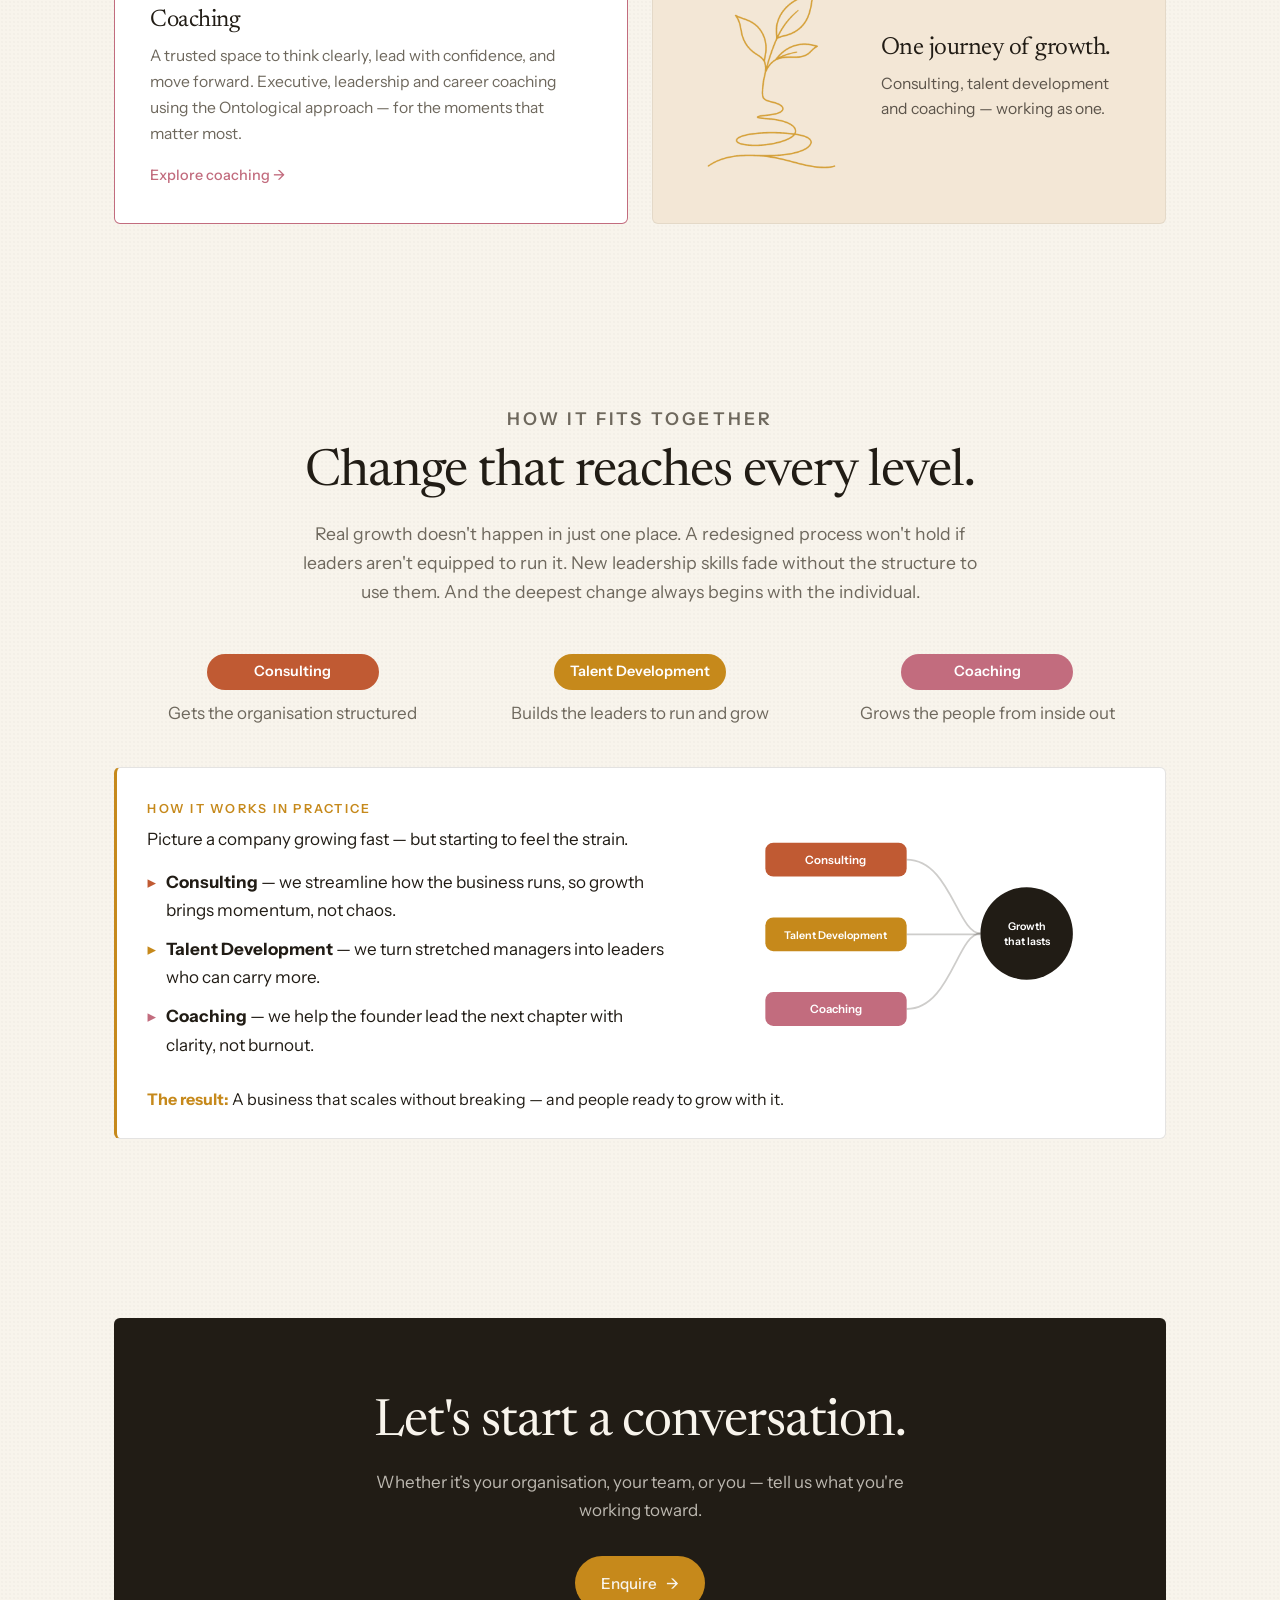
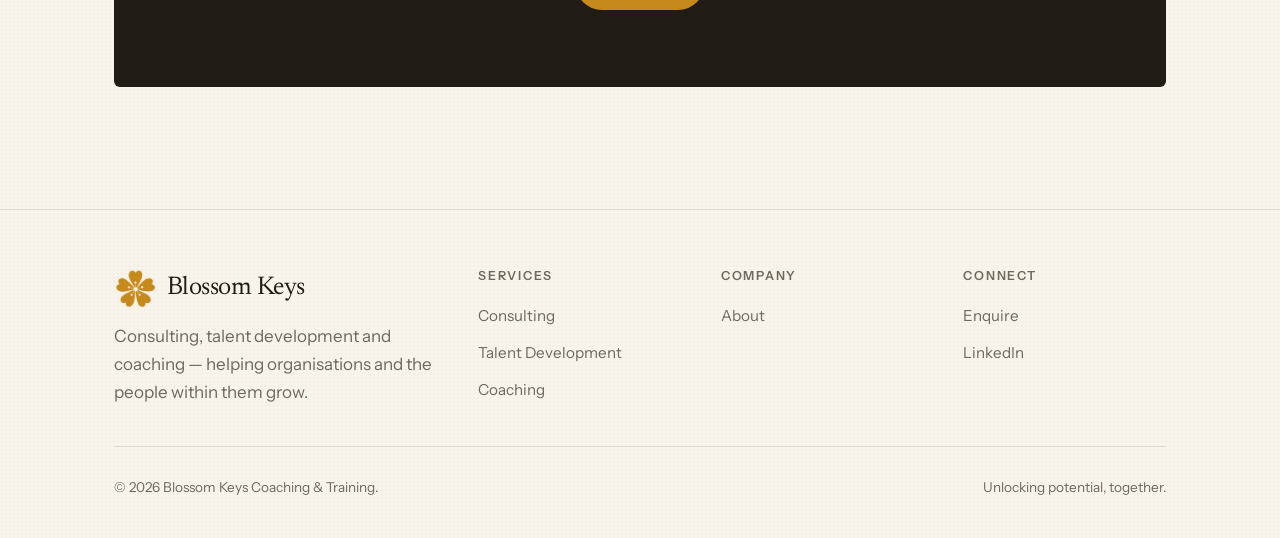
==== commit d8b7a23a: "Add files via upload" ====
--- a/index.html
+++ b/index.html
@@ -28,7 +28,7 @@
 
 <section id="keys">
   <div class="container">
-    <div class="section-head reveal">
+    <div class="section-head section-head--center reveal">
       <p class="eyebrow">What we do</p>
       <h2>Three keys, one goal: lasting growth.</h2>
       <p>Most providers solve one piece. We work across all three levels &mdash; the organisation, the leaders, and the people &mdash; so the change you invest in actually takes root.</p>
@@ -62,15 +62,15 @@
 
 <section>
   <div class="container">
-    <div class="section-head reveal">
+    <div class="section-head section-head--center reveal">
       <p class="eyebrow">How it fits together</p>
       <h2>Change that reaches every level.</h2>
       <p>Real growth doesn&#39;t happen in just one place. A redesigned process won&#39;t hold if leaders aren&#39;t equipped to run it. New leadership skills fade without the structure to use them. And the deepest change always begins with the individual.</p>
     </div>
     <ul class="fit-list fit-row reveal">
       <li><span class="pill pill-consult">Consulting</span><span class="desc">Gets the organisation structured</span></li>
-      <li><span class="pill pill-train">Talent Development</span><span class="desc">Builds the leaders to run and grow it</span></li>
-      <li><span class="pill pill-coach">Coaching</span><span class="desc">Grows the people from the inside out</span></li>
+      <li><span class="pill pill-train">Talent Development</span><span class="desc">Builds the leaders to run and grow</span></li>
+      <li><span class="pill pill-coach">Coaching</span><span class="desc">Grows the people from inside out</span></li>
     </ul>
     <div class="example reveal" style="margin-top:2.5rem;">
       <div class="ex-grid">
--- a/css/styles.css
+++ b/css/styles.css
@@ -380,7 +380,7 @@
 }
 
 /* ---------- Added: horizontal 3-across fit summary (diagram removed) ---------- */
-.fit-row { grid-template-columns: repeat(3, 1fr); gap: 1.8rem; max-width: 900px; margin: 2.2rem auto 0; }
+.fit-row { grid-template-columns: repeat(3, 1fr); gap: 1.4rem; max-width: 1020px; margin: 2.2rem auto 0; }
 .fit-row li { grid-template-columns: 1fr; justify-items: center; text-align: center; gap: 0.55rem; }
 .fit-row .desc { color: var(--muted); }
 @media (max-width: 760px) { .fit-row { grid-template-columns: 1fr; max-width: 340px; gap: 1.3rem; } }
@@ -412,3 +412,20 @@
 
 /* ---------- Added: About lead line ---------- */
 .about-lead { color: var(--muted); max-width: 48ch; font-size: 1.05rem; margin-bottom: 0.2rem; }
+
+/* ---------- Added: prominent form confirmation + tidy text wrapping ---------- */
+.form-note.is-success { margin-top: 1.1rem; padding: 0.95rem 1.15rem; border-radius: 12px; background: rgba(198,137,27,0.12); border: 1px solid rgba(198,137,27,0.42); color: var(--accent-dk); font-weight: 600; font-size: 1.05rem; }
+.form-note.is-error { margin-top: 1.1rem; padding: 0.95rem 1.15rem; border-radius: 12px; background: rgba(192,90,51,0.10); border: 1px solid rgba(192,90,51,0.42); color: var(--c-consult); font-weight: 600; }
+h1, h2, h3 { text-wrap: balance; }
+
+/* ---------- Added: Consulting intro photo beside manifesto ---------- */
+.consult-intro { display: grid; grid-template-columns: 1fr 1fr; gap: 2.8rem; align-items: center; }
+.consult-intro .manifesto { font-size: clamp(1.15rem, 2.1vw, 1.45rem); font-family: var(--display); line-height: 1.42; letter-spacing: -0.01em; }
+.consult-media img { width: 100%; aspect-ratio: 4 / 3; object-fit: cover; border-radius: var(--radius); display: block; }
+@media (max-width: 820px) { .consult-intro { grid-template-columns: 1fr; gap: 1.8rem; } .consult-media img { aspect-ratio: 16 / 10; } }
+
+/* ---------- Added: widened heading block (one-line intro) ---------- */
+.section-head--wide { max-width: none; }
+
+/* ---------- Added: centered summary heading block ---------- */
+.section-head--center { text-align: center; margin-left: auto; margin-right: auto; }
